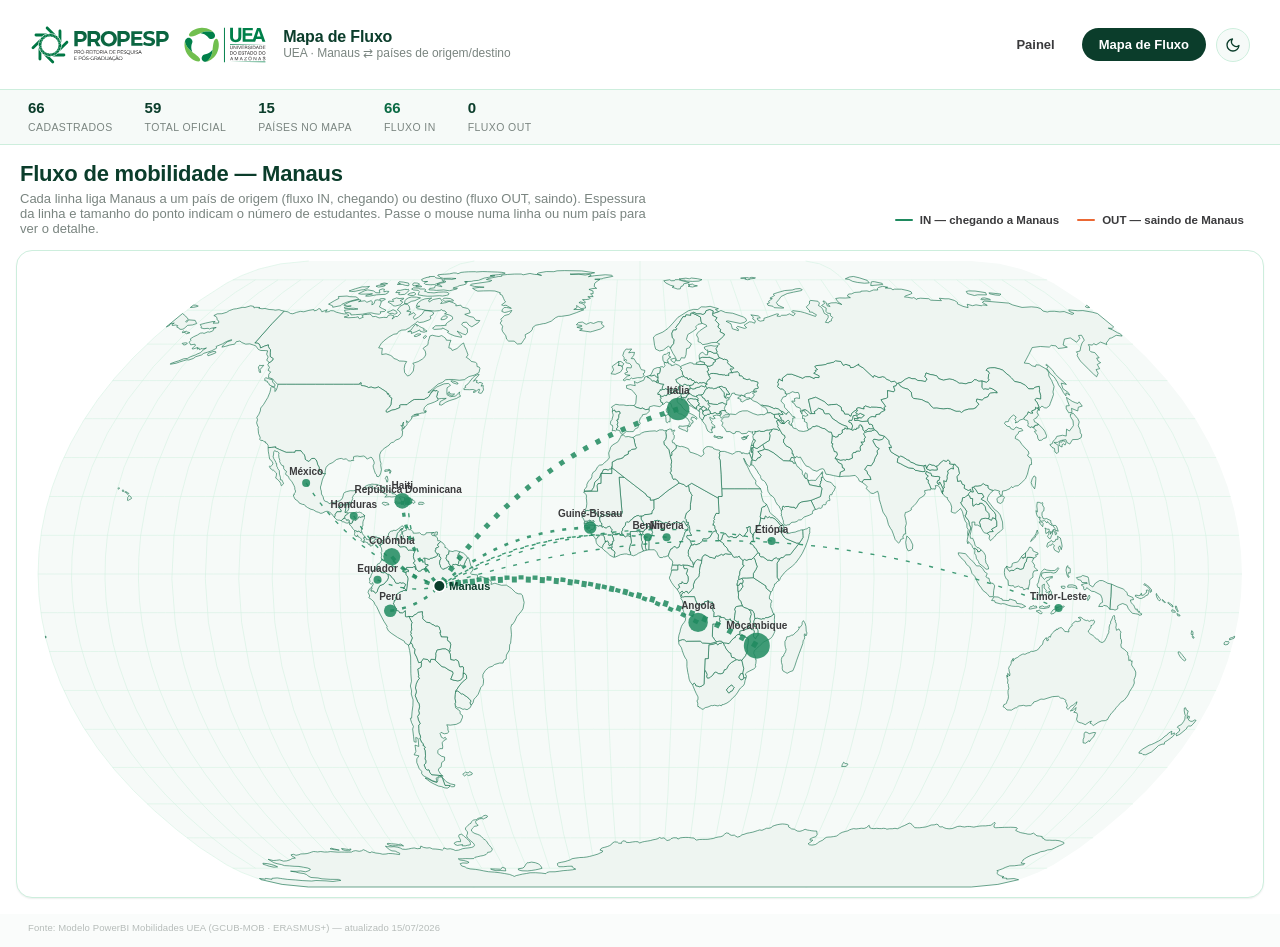
==== flowmap.html @ 2c8aaca5 "Adiciona página de mapa de fluxo; modalidade vira dropdown; ícone de ajuda vira clique - Nova página" ====
<!DOCTYPE html>
<html lang="pt-BR">
<head>
<meta charset="utf-8" />
<meta name="viewport" content="width=device-width, initial-scale=1" />
<script>(function(){var t=localStorage.getItem('mobuea-theme');if(t==='dark'||t==='light')document.documentElement.setAttribute('data-theme',t);})();</script>
<title>Mapa de Fluxo · Mobilidade UEA</title>
<link rel="stylesheet" href="css/style.css" />
</head>
<body>

<header class="topbar">
  <div class="topbar__brand">
    <img src="image/propespuea-logo.svg" alt="PROPESP UEA" class="topbar__logo" />
    <div class="topbar__title">
      <strong>Mapa de Fluxo</strong>
      <span>UEA · Manaus ⇄ países de origem/destino</span>
    </div>
  </div>

  <nav class="topbar__nav">
    <a href="index.html" class="topbar__link">Painel</a>
    <a href="flowmap.html" class="topbar__link is-active">Mapa de Fluxo</a>
    <button type="button" id="theme-toggle" class="theme-toggle" aria-label="Alternar tema">
      <svg class="icon-sun" viewBox="0 0 24 24" fill="none" stroke="currentColor" stroke-width="2" stroke-linecap="round"><circle cx="12" cy="12" r="4"/><path d="M12 2v2M12 20v2M4.93 4.93l1.41 1.41M17.66 17.66l1.41 1.41M2 12h2M20 12h2M4.93 19.07l1.41-1.41M17.66 6.34l1.41-1.41"/></svg>
      <svg class="icon-moon" viewBox="0 0 24 24" fill="none" stroke="currentColor" stroke-width="2" stroke-linecap="round" stroke-linejoin="round"><path d="M21 12.79A9 9 0 1111.21 3 7 7 0 0021 12.79z"/></svg>
    </button>
  </nav>
</header>

<div class="statbar" id="topbar-stats"></div>

<main class="flow-page">
  <div class="flow-hero">
    <div>
      <h1>Fluxo de mobilidade — Manaus</h1>
      <p>Cada linha liga Manaus a um país de origem (fluxo IN, chegando) ou destino (fluxo OUT, saindo). Espessura da linha e tamanho do ponto indicam o número de estudantes. Passe o mouse numa linha ou num país para ver o detalhe.</p>
    </div>
    <div class="flow-legend" id="flow-legend"></div>
  </div>

  <div class="panel panel--flush flow-map-wrap">
    <div id="flow-chart"></div>
  </div>
</main>

<div class="site-credit">Fonte: Modelo PowerBI Mobilidades UEA (GCUB-MOB · ERASMUS+) — atualizado 15/07/2026</div>
<div class="viz-tooltip" id="viz-tooltip"></div>

<script src="lib/d3.v7.min.js"></script>
<script src="lib/topojson-client.min.js"></script>
<script src="js/data.js"></script>
<script src="js/flowmap.js"></script>
</body>
</html>
---- css/style.css ----
/* ==========================================================================
   design-dash-uea — tokens de design (genérico, sem nada específico de
   domínio). Copie este bloco inteiro para o topo do CSS de qualquer novo
   dashboard que deva seguir a mesma identidade visual "PROPESP/UEA".

   Fonte original: DASHBOARD PROSPECÇAO/docs/css/style.css (:root e blocos
   de tema escuro). Extraído em 2026-08-28.
   ========================================================================== */

:root {
  color-scheme: light;

  /* superfícies */
  --surface-page: #ffffff;
  --surface-panel: #ffffff;
  --surface-alt: #f6faf8;
  --surface-hover: #eef8f2;

  /* tinta / texto */
  --ink-primary: #0b3d2b;      /* verde escuro — títulos, valores em destaque */
  --ink-secondary: #3a3a3c;    /* cinza escuro — corpo de texto */
  --ink-muted: #7a8580;        /* cinza médio — legendas, eixos, metadados */
  --ink-on-accent: #ffffff;

  /* bordas */
  --border-hairline: #cdeedd;  /* verde claro, fino — quase todo painel */
  --border-strong: #9fd9bb;    /* hover / estado ativo */

  /* acento interativo */
  --accent: #1f8a5f;
  --accent-strong: #0b6b45;    /* hover de botão primário, links */
  --accent-wash: rgba(31, 138, 95, 0.08);  /* fundo de item selecionado */

  /* paleta categórica (séries / linhas em gráficos) — 8 cores, a 8ª é
     sempre reservada pro bucket "outras" */
  --cat-1: #2a78d6; /* azul */
  --cat-2: #eb6834; /* laranja */
  --cat-3: #1baf7a; /* água */
  --cat-4: #eda100; /* amarelo */
  --cat-5: #e87ba4; /* magenta */
  --cat-6: #008300; /* verde */
  --cat-7: #4a3aa7; /* violeta */
  --cat-8: #e34948; /* vermelho — reservado p/ bucket "Outras" */

  /* sequencial (mapas de calor / choropleth), 7 degradês do mesmo verde */
  --chart-seq-1: #eaf7f0; --chart-seq-2: #c7ecda; --chart-seq-3: #96dab9;
  --chart-seq-4: #5fc192; --chart-seq-5: #2e9e6c; --chart-seq-6: #0f7a4d;
  --chart-seq-7: #0b5c3a;

  /* cromo neutro de mapas/gráficos (lido via JS, não entende var() em SVG) */
  --chart-map-fill: #eef5f1;
  --chart-map-border: #0b6b45; /* ALTO CONTRASTE com o fill — ver seção 8 do
                                   README-DESIGN.txt: nunca deixe fill×border
                                   quase iguais, some em projeção/datashow */
  --chart-node-neutral: #0b3d2b;

  /* geometria */
  --radius-sm: 10px;
  --radius-md: 16px;
  --radius-lg: 22px;
  --radius-pill: 999px;

  /* sombra sutil, sempre tingida da tinta primária (nunca preto puro) */
  --shadow-sm: 0 1px 2px rgba(11, 61, 43, 0.05), 0 1px 1px rgba(11, 61, 43, 0.03);
  --shadow-md: 0 8px 24px rgba(11, 61, 43, 0.08);
  --shadow-lift: 0 12px 32px rgba(11, 61, 43, 0.14); /* tooltip, painel flutuante */

  /* motion — 1 única curva de easing usada em tudo, "estilo Apple" */
  --ease: cubic-bezier(0.32, 0.72, 0, 1);
  --dur-fast: 160ms;  /* hover, toggle */
  --dur-mid: 280ms;   /* fill de barra/mapa, box-shadow */
  --dur-slow: 480ms;  /* entrada dos painéis ao carregar a página */

  --font: -apple-system, BlinkMacSystemFont, "SF Pro Display", "SF Pro Text",
    "Segoe UI", "Helvetica Neue", Arial, sans-serif;

  --topbar-h: 10vh;
  --topbar-bg: rgba(255, 255, 255, 0.9);
}

/* ---------- tema escuro: mesmos tokens, alta legibilidade ----------
   Redefinido em DOIS lugares de propósito (ver seção 9 do
   README-DESIGN.txt): 1) media query, pra seguir o SO por padrão; 2)
   atributo [data-theme="dark"], pra permitir forçar via toggle + localStorage,
   escrevendo por cima da preferência do SO. */
@media (prefers-color-scheme: dark) {
  :root:not([data-theme="light"]) {
    color-scheme: dark;
    --surface-page: #0a100c;
    --surface-panel: #101712;
    --surface-alt: #171f1a;
    --surface-hover: #1e2921;

    --ink-primary: #7fe8ab;
    --ink-secondary: #e7ebe8;
    --ink-muted: #93a196;
    --ink-on-accent: #06120a;

    --border-hairline: #24352b;
    --border-strong: #3a5a45;

    --accent: #34d399;
    --accent-strong: #6ee7b8;
    --accent-wash: rgba(52, 211, 153, 0.16);

    --cat-1: #3987e5; --cat-2: #d95926; --cat-3: #199e70; --cat-4: #c98500;
    --cat-5: #d55181; --cat-6: #14a814; --cat-7: #9085e9; --cat-8: #e66767;

    --shadow-sm: 0 1px 2px rgba(0, 0, 0, 0.5), 0 1px 1px rgba(0, 0, 0, 0.35);
    --shadow-md: 0 8px 24px rgba(0, 0, 0, 0.55);
    --shadow-lift: 0 12px 36px rgba(0, 0, 0, 0.65);

    --chart-map-fill: #1c2620;
    --chart-map-border: #6ee7b8; /* agora CLARO sobre fundo escuro */
    --chart-node-neutral: #e7ebe8;
    --chart-seq-1: #142a20; --chart-seq-2: #164028; --chart-seq-3: #185c34;
    --chart-seq-4: #1c7d40; --chart-seq-5: #26a352; --chart-seq-6: #4bc873;
    --chart-seq-7: #8de6a5;

    --topbar-bg: rgba(10, 16, 12, 0.86);
  }
}
:root[data-theme="dark"] {
  color-scheme: dark;
  --surface-page: #0a100c;
  --surface-panel: #101712;
  --surface-alt: #171f1a;
  --surface-hover: #1e2921;

  --ink-primary: #7fe8ab;
  --ink-secondary: #e7ebe8;
  --ink-muted: #93a196;
  --ink-on-accent: #06120a;

  --border-hairline: #24352b;
  --border-strong: #3a5a45;

  --accent: #34d399;
  --accent-strong: #6ee7b8;
  --accent-wash: rgba(52, 211, 153, 0.16);

  --cat-1: #3987e5; --cat-2: #d95926; --cat-3: #199e70; --cat-4: #c98500;
  --cat-5: #d55181; --cat-6: #14a814; --cat-7: #9085e9; --cat-8: #e66767;

  --shadow-sm: 0 1px 2px rgba(0, 0, 0, 0.5), 0 1px 1px rgba(0, 0, 0, 0.35);
  --shadow-md: 0 8px 24px rgba(0, 0, 0, 0.55);
  --shadow-lift: 0 12px 36px rgba(0, 0, 0, 0.65);

  --chart-map-fill: #1c2620;
  --chart-map-border: #6ee7b8;
  --chart-node-neutral: #e7ebe8;
  --chart-seq-1: #142a20; --chart-seq-2: #164028; --chart-seq-3: #185c34;
  --chart-seq-4: #1c7d40; --chart-seq-5: #26a352; --chart-seq-6: #4bc873;
  --chart-seq-7: #8de6a5;

  --topbar-bg: rgba(10, 16, 12, 0.86);
}

/* ---------- reset mínimo + tipografia base ---------- */
* { box-sizing: border-box; }

html, body {
  margin: 0;
  padding: 0;
  min-height: 100%;
  background: var(--surface-page);
  color: var(--ink-secondary);
  font-family: var(--font);
  -webkit-font-smoothing: antialiased;
}

::selection { background: var(--accent-wash); color: var(--ink-primary); }

h1, h2, h3 { color: var(--ink-primary); margin: 0; font-weight: 700; letter-spacing: -0.01em; }
.text-xs { font-size: 10.5px; }
.text-sm { font-size: 12.5px; }
.text-md { font-size: 14px; }
.text-lg { font-size: 18px; }
.text-xl { font-size: 26px; }
.muted { color: var(--ink-muted); }
.strong { color: var(--ink-primary); font-weight: 700; }

/* scrollbars finas, discretas — combina com a estética "clean" */
* { scrollbar-width: thin; scrollbar-color: var(--border-strong) transparent; }
*::-webkit-scrollbar { width: 6px; height: 6px; }
*::-webkit-scrollbar-thumb { background: var(--border-strong); border-radius: var(--radius-pill); }
*::-webkit-scrollbar-track { background: transparent; }
/* ==========================================================================
   design-dash-uea — componentes base (genéricos, reaproveitáveis em
   qualquer dashboard novo). Depende dos tokens em design-tokens.css —
   carregue esse arquivo ANTES deste.

   Não inclui: Sankey, mapa/globo D3, flowmap, página de perfil — esses são
   específicos do dashboard de prospecção original. Peça o skill para
   adaptar esses gráficos sob demanda (ver SKILL.md, seção "Gráficos D3").
   ========================================================================== */

/* ==========================================================================
   Barra superior (topbar)
   ========================================================================== */
.topbar {
  height: var(--topbar-h);
  min-height: 56px;
  display: flex;
  align-items: center;
  justify-content: space-between;
  padding: 0 28px;
  background: var(--topbar-bg);
  backdrop-filter: saturate(180%) blur(14px);
  border-bottom: 1px solid var(--border-hairline);
  position: relative;
  z-index: 20;
}

.topbar__brand { display: flex; align-items: center; gap: 14px; }
.topbar__logo { height: calc(var(--topbar-h) * 0.6); max-height: 44px; width: auto; display: block; }
.topbar__title { display: flex; flex-direction: column; line-height: 1.15; }
.topbar__title strong { color: var(--ink-primary); font-size: 16px; font-weight: 700; letter-spacing: -0.01em; }
.topbar__title span { color: var(--ink-muted); font-size: 12px; font-weight: 500; }

.topbar__nav { display: flex; align-items: center; gap: 10px; }
.topbar__link {
  font-size: 13px; font-weight: 600; color: var(--ink-secondary);
  text-decoration: none; padding: 8px 16px; border-radius: var(--radius-pill);
  border: 1px solid transparent; transition: all var(--dur-fast) var(--ease);
}
.topbar__link:hover { background: var(--surface-hover); border-color: var(--border-hairline); }
.topbar__link.is-active { background: var(--ink-primary); color: var(--ink-on-accent); }

.topbar__back {
  display: flex; align-items: center; gap: 6px;
  font-size: 13px; font-weight: 700; color: var(--ink-secondary);
  text-decoration: none; padding: 8px 14px; border-radius: var(--radius-pill);
  border: 1px solid var(--border-hairline); margin-right: 8px;
  transition: all var(--dur-fast) var(--ease);
}
.topbar__back:hover { background: var(--surface-hover); border-color: var(--border-strong); color: var(--ink-primary); }

/* segunda barra opcional, logo abaixo do topbar — cards de estatística */
.statbar {
  display: flex; align-items: center; gap: 32px;
  min-height: 40px;
  padding: 10px 28px;
  background: var(--surface-alt);
  border-bottom: 1px solid var(--border-hairline);
  position: relative; z-index: 19;
}
.topbar__stat { text-align: left; line-height: 1.1; }
.topbar__stat b { display: block; font-size: 15px; color: var(--ink-primary); font-variant-numeric: tabular-nums; }
.topbar__stat small { font-size: 10.5px; color: var(--ink-muted); text-transform: uppercase; letter-spacing: 0.04em; }

/* botão circular de tema (sol/lua) — ver theme-toggle.md pro HTML+JS */
.theme-toggle {
  display: flex; align-items: center; justify-content: center;
  width: 34px; height: 34px; flex: none; margin-right: 2px;
  border-radius: 50%; border: 1px solid var(--border-hairline);
  background: var(--surface-alt); color: var(--ink-primary);
  cursor: pointer; transition: all var(--dur-fast) var(--ease);
}
.theme-toggle:hover { background: var(--surface-hover); border-color: var(--border-strong); transform: translateY(-1px); }
.theme-toggle svg { width: 16px; height: 16px; }
.theme-toggle .icon-sun { display: none; }
.theme-toggle .icon-moon { display: block; }
:root[data-theme="dark"] .theme-toggle .icon-sun { display: block; }
:root[data-theme="dark"] .theme-toggle .icon-moon { display: none; }

.site-credit {
  padding: 8px 28px 14px; font-size: 9.5px; font-weight: 500; color: var(--ink-muted);
  opacity: 0.55; letter-spacing: 0.01em; background: var(--surface-alt);
}

/* ==========================================================================
   Layout de grid 3 colunas (página principal, "20fr 60fr 20fr" — ver
   README-DESIGN.txt seção 4 pras variações: 30fr 40fr 30fr numa página de
   perfil, 1 coluna full-bleed numa página de mapa/globo)
   ========================================================================== */
.layout {
  min-height: calc(100vh - var(--topbar-h));
  display: grid;
  grid-template-columns: 20fr 60fr 20fr;
  gap: 16px;
  padding: 16px;
  align-items: start;
}
.layout--profile { grid-template-columns: 30fr 40fr 30fr; }

.col { min-width: 0; display: flex; flex-direction: column; gap: 14px; overflow: visible; padding-right: 2px; }

@media (max-width: 980px) {
  .layout { grid-template-columns: 1fr; }
}

/* ==========================================================================
   Cartões / painéis — o átomo visual de todo o dashboard
   ========================================================================== */
.panel {
  background: var(--surface-panel);
  border: 1px solid var(--border-hairline);
  border-radius: var(--radius-md);
  box-shadow: var(--shadow-sm);
  padding: 14px 16px;
  transition: box-shadow var(--dur-mid) var(--ease), transform var(--dur-mid) var(--ease), border-color var(--dur-mid) var(--ease);
}
.panel:hover { box-shadow: var(--shadow-md); border-color: var(--border-strong); }

.panel--flush { padding: 0; overflow: hidden; }
.panel--grow { flex: 1 1 auto; min-height: 0; display: flex; flex-direction: column; }

.panel__header {
  display: flex; align-items: baseline; justify-content: space-between;
  margin-bottom: 10px;
}
.panel__title {
  font-size: 12px; font-weight: 700; color: var(--ink-primary);
  text-transform: uppercase; letter-spacing: 0.06em;
}
.panel__hint { font-size: 10.5px; color: var(--ink-muted); }
.panel__body {
  flex: 1 1 auto; min-height: 0; overflow-y: auto; overflow-x: hidden;
  display: flex; flex-direction: column;
}

.empty-hint { font-size: 12px; color: var(--ink-muted); padding: 14px 4px; text-align: center; }

/* animação de entrada em cascata — ver theme-toggle.md/SKILL.md pro padrão
   de delay escalonado por coluna/posição */
@keyframes rise-in {
  from { opacity: 0; transform: translateY(10px); }
  to { opacity: 1; transform: translateY(0); }
}
.panel, .topbar, .statbar { animation: rise-in var(--dur-slow) var(--ease) both; }

/* ==========================================================================
   Botões
   ========================================================================== */
.btn {
  font-family: var(--font); font-size: 12px; font-weight: 700; letter-spacing: 0.01em;
  color: var(--ink-on-accent); background: var(--ink-primary);
  border: none; border-radius: var(--radius-pill); padding: 9px 16px;
  cursor: pointer; transition: all var(--dur-fast) var(--ease);
}
.btn:hover { background: var(--accent-strong); transform: translateY(-1px); box-shadow: var(--shadow-md); }
.btn:active { transform: translateY(0); }
.btn--ghost { background: transparent; color: var(--ink-secondary); border: 1px solid var(--border-hairline); }
.btn--ghost:hover { background: var(--surface-hover); color: var(--ink-primary); border-color: var(--border-strong); box-shadow: none; }

/* ==========================================================================
   Filtros / formulários
   ========================================================================== */
.field { display: flex; flex-direction: column; gap: 6px; }
.field label {
  font-size: 11px; font-weight: 700; color: var(--ink-muted);
  text-transform: uppercase; letter-spacing: 0.05em;
}

select.dropdown {
  appearance: none; -webkit-appearance: none;
  width: 100%; padding: 10px 34px 10px 12px;
  font-family: var(--font); font-size: 13.5px; font-weight: 600; color: var(--ink-primary);
  background: var(--surface-alt) url('data:image/svg+xml;utf8,<svg xmlns="http://www.w3.org/2000/svg" width="10" height="6"><path d="M0 0l5 6 5-6z" fill="%230b3d2b"/></svg>') no-repeat right 14px center;
  border: 1px solid var(--border-hairline); border-radius: var(--radius-sm);
  cursor: pointer; transition: all var(--dur-fast) var(--ease);
}
select.dropdown:hover { border-color: var(--border-strong); background-color: var(--surface-hover); }
select.dropdown:focus { outline: none; border-color: var(--accent); box-shadow: 0 0 0 3px var(--accent-wash); }

.checklist { display: flex; flex-direction: column; gap: 2px; max-height: 190px; overflow-y: auto; }
.checkrow {
  display: flex; align-items: center; gap: 9px; padding: 6px 8px;
  border-radius: var(--radius-sm); cursor: pointer; user-select: none;
  transition: background var(--dur-fast) var(--ease);
}
.checkrow:hover { background: var(--surface-hover); }
.checkrow input { accent-color: var(--accent); width: 14px; height: 14px; cursor: pointer; }
.checkrow span { font-size: 12.5px; font-weight: 600; color: var(--ink-secondary); }
.checkrow small { margin-left: auto; font-size: 10.5px; color: var(--ink-muted); font-variant-numeric: tabular-nums; }

/* listas selecionáveis (clique único-mas-múltiplo, com bolinha de cor) */
.picklist { display: flex; flex-direction: column; gap: 3px; flex: 1 1 auto; min-height: 0; overflow-y: auto; }
.pickrow {
  display: flex; align-items: center; gap: 8px; padding: 7px 9px;
  border-radius: var(--radius-sm); cursor: pointer; border: 1px solid transparent;
  transition: all var(--dur-fast) var(--ease);
}
.pickrow:hover { background: var(--surface-hover); }
.pickrow.is-active { background: var(--accent-wash); border-color: var(--border-strong); }
.pickrow .dot { width: 8px; height: 8px; border-radius: 50%; flex: none; background: var(--border-strong); }
.pickrow .label { font-size: 12.5px; font-weight: 600; color: var(--ink-secondary); overflow: hidden; text-overflow: ellipsis; white-space: nowrap; }
.pickrow.is-active .label { color: var(--ink-primary); }
.pickrow .count { margin-left: auto; font-size: 10.5px; color: var(--ink-muted); font-variant-numeric: tabular-nums; }

.rank { display: flex; align-items: center; gap: 10px; padding: 7px 4px; border-radius: var(--radius-sm); transition: background var(--dur-fast) var(--ease), border-color var(--dur-fast) var(--ease); cursor: pointer; border: 1px solid transparent; }
.rank:hover { background: var(--surface-hover); }
.rank.is-active { background: var(--accent-wash); border-color: var(--border-strong); }
.rank.is-active .rank__name { color: var(--ink-primary); }
.rank__pos { width: 18px; font-size: 11px; font-weight: 800; color: var(--ink-muted); text-align: right; }
.rank__name { flex: 1; font-size: 12.5px; font-weight: 600; color: var(--ink-secondary); overflow: hidden; text-overflow: ellipsis; white-space: nowrap; }
.rank__val { font-size: 11px; font-weight: 700; color: var(--accent-strong); font-variant-numeric: tabular-nums; }

.search-box {
  display: flex; align-items: center; gap: 8px; flex: none;
  background: var(--surface-alt); border: 1px solid var(--border-hairline);
  border-radius: var(--radius-sm); padding: 8px 10px; margin-bottom: 8px;
  transition: all var(--dur-fast) var(--ease);
}
.search-box:focus-within { border-color: var(--accent); box-shadow: 0 0 0 3px var(--accent-wash); }
.search-box input { border: none; outline: none; background: transparent; font-family: var(--font); font-size: 12.5px; color: var(--ink-primary); width: 100%; }
.search-box svg { flex: none; color: var(--ink-muted); }

/* ==========================================================================
   Badges, tags, avatar, stat tiles (usados em cards de perfil/detalhe)
   ========================================================================== */
.badge-row { display: flex; flex-wrap: wrap; gap: 7px; margin-top: 12px; }
.badge {
  display: inline-flex; align-items: center; gap: 5px;
  font-size: 11px; font-weight: 700; color: var(--ink-secondary);
  background: var(--surface-alt); border: 1px solid var(--border-hairline);
  border-radius: var(--radius-pill); padding: 5px 11px;
}
.badge a { color: inherit; text-decoration: none; }
.badge--link { color: var(--accent-strong); border-color: var(--border-strong); cursor: pointer; font-family: var(--font); }
.badge--link:hover { background: var(--accent-wash); }
.badge--link.is-active { background: var(--accent-wash); border-color: var(--accent); color: var(--ink-primary); }

/* ícone "!" de ajuda — substitui texto explicativo nos cabeçalhos de painel;
   clique abre/fecha o popup (ver initHelpTooltips) */
.hint-icon {
  display: inline-flex; align-items: center; justify-content: center;
  width: 15px; height: 15px; border-radius: 50%; flex: none;
  border: 1px solid var(--border-strong); color: var(--ink-muted);
  font-size: 10px; font-weight: 800; font-style: normal; line-height: 1;
  cursor: pointer; transition: all var(--dur-fast) var(--ease);
}
.hint-icon:hover { color: var(--accent-strong); border-color: var(--accent); background: var(--accent-wash); }

.kw-tags { display: flex; flex-wrap: wrap; gap: 6px; }
.kw-tag {
  font-size: 10.5px; font-weight: 700; color: var(--accent-strong);
  background: var(--accent-wash); border-radius: var(--radius-pill); padding: 4px 10px;
}

.avatar {
  width: 64px; height: 64px; border-radius: 50%;
  display: flex; align-items: center; justify-content: center;
  font-size: 22px; font-weight: 800; color: #fff;
  flex: none;
}

.stat-row { display: flex; gap: 10px; }
.stat-tile {
  flex: 1; background: var(--surface-alt); border: 1px solid var(--border-hairline);
  border-radius: var(--radius-sm); padding: 10px 12px; text-align: center;
  transition: all var(--dur-fast) var(--ease);
}
.stat-tile b { display: block; font-size: 20px; color: var(--ink-primary); font-variant-numeric: tabular-nums; }
.stat-tile small { font-size: 10px; color: var(--ink-muted); text-transform: uppercase; letter-spacing: 0.04em; }
.stat-tile[data-key] { cursor: pointer; }
.stat-tile[data-key]:hover { background: var(--surface-hover); border-color: var(--border-strong); }
.stat-tile.is-active { background: var(--accent-wash); border-color: var(--accent); }
.stat-tile.is-active small { color: var(--accent-strong); }

/* mini-cards em linha (Fluxo & Tipo de Mobilidade) */
.mini-tiles { display: flex; gap: 8px; flex-wrap: wrap; margin-bottom: 4px; }
.mini-tiles .stat-tile { flex: 1 1 90px; padding: 8px 10px; }
.mini-tiles .stat-tile b { font-size: 17px; }
.subgroup-label {
  font-size: 10px; font-weight: 700; color: var(--ink-muted); text-transform: uppercase;
  letter-spacing: 0.05em; margin: 10px 0 6px;
}
.subgroup-label:first-child { margin-top: 0; }

/* infográfico de gênero — barra dividida + legenda */
.split-bar { display: flex; height: 14px; border-radius: var(--radius-pill); overflow: hidden; background: var(--surface-alt); margin-bottom: 10px; }
.split-bar__seg { transition: width var(--dur-mid) var(--ease), opacity var(--dur-fast) var(--ease); }
.split-legend { display: flex; flex-direction: column; gap: 2px; }
.split-legend__row {
  display: flex; align-items: center; gap: 9px; padding: 6px 8px; margin: 0 -8px;
  border-radius: var(--radius-sm); cursor: pointer; transition: background var(--dur-fast) var(--ease);
}
.split-legend__row:hover { background: var(--surface-hover); }
.split-legend__row.is-active { background: var(--accent-wash); }
.split-legend__dot { width: 10px; height: 10px; border-radius: 50%; flex: none; }
.split-legend__label { flex: 1; font-size: 12.5px; font-weight: 600; color: var(--ink-secondary); }
.split-legend__row.is-active .split-legend__label { color: var(--ink-primary); }
.split-legend__val { font-size: 11.5px; font-weight: 700; color: var(--ink-primary); font-variant-numeric: tabular-nums; }
.split-legend__pct { font-size: 10.5px; color: var(--ink-muted); font-variant-numeric: tabular-nums; min-width: 34px; text-align: right; }

.info-row { display: flex; justify-content: space-between; gap: 10px; padding: 7px 8px; margin: 0 -8px; border-bottom: 1px solid var(--border-hairline); font-size: 12.5px; border-radius: var(--radius-sm); transition: background var(--dur-fast) var(--ease); }
.info-row:last-child { border-bottom: none; }
.info-row span:first-child { color: var(--ink-muted); font-weight: 600; }
.info-row span:last-child { color: var(--ink-secondary); font-weight: 600; text-align: right; max-width: 60%; }
.info-row a { color: var(--accent-strong); text-decoration: none; }
.info-row a:hover { text-decoration: underline; }
.info-row[data-programa]:hover { background: var(--surface-hover); }
.info-row.is-active { background: var(--accent-wash); }
.info-row.is-active span:first-child { color: var(--ink-primary); }

/* ==========================================================================
   Tooltip global (usado por qualquer gráfico/elemento com dados sob o mouse)
   ========================================================================== */
.viz-tooltip {
  position: fixed; pointer-events: none; z-index: 999;
  background: var(--ink-primary); color: #fff;
  font-family: var(--font); font-size: 12px; font-weight: 500;
  padding: 8px 11px; border-radius: 10px; box-shadow: var(--shadow-lift);
  opacity: 0; transform: translate(-50%, calc(-100% - 10px)) scale(0.96);
  transition: opacity var(--dur-fast) var(--ease), transform var(--dur-fast) var(--ease);
  max-width: 240px; line-height: 1.4;
}
.viz-tooltip.is-visible { opacity: 1; transform: translate(-50%, calc(-100% - 14px)) scale(1); }
.viz-tooltip b { color: #bdf0d6; }

/* tooltip de ajuda — clique no ícone "!" (ou hover parado ~3s nos cartões
   de KPI do topo) — visual deliberadamente diferente do viz-tooltip pra
   não confundir "ajuda do card" com "dado do gráfico" */
.help-tooltip {
  position: fixed; pointer-events: none; z-index: 1000;
  max-width: 260px;
  background: var(--surface-panel); color: var(--ink-secondary);
  border: 1px solid var(--border-strong); border-left: 3px solid var(--accent);
  border-radius: var(--radius-sm); box-shadow: var(--shadow-lift);
  padding: 10px 13px;
  font-family: var(--font); font-size: 12px; font-weight: 500; line-height: 1.45;
  opacity: 0; transform: translateY(4px) scale(0.98);
  transition: opacity var(--dur-fast) var(--ease), transform var(--dur-fast) var(--ease);
}
.help-tooltip.is-visible { opacity: 1; transform: translateY(0) scale(1); }

/* painel flutuante de detalhes (ex.: ao clicar um ponto/arco num mapa) */
.floating-detail {
  position: fixed; right: 24px; bottom: 24px; width: 320px;
  background: var(--surface-panel); border: 1px solid var(--border-hairline);
  border-radius: var(--radius-lg); box-shadow: var(--shadow-lift);
  padding: 18px; z-index: 30;
  opacity: 0; transform: translateY(16px) scale(0.98); pointer-events: none;
  transition: opacity var(--dur-mid) var(--ease), transform var(--dur-mid) var(--ease);
}
.floating-detail.is-visible { opacity: 1; transform: translateY(0) scale(1); pointer-events: auto; }
.floating-detail h3 { font-size: 15px; margin-bottom: 4px; }
.floating-detail .actions { display: flex; gap: 8px; }
.floating-detail .actions .btn { flex: 1; text-align: center; }

/* skeleton de loading (dados buscados ao vivo de API externa) */
.skeleton {
  background: linear-gradient(90deg, var(--surface-alt) 25%, var(--surface-hover) 37%, var(--surface-alt) 63%);
  background-size: 400% 100%; animation: skeleton-wave 1.4s ease infinite;
  border-radius: var(--radius-sm); height: 12px; margin: 6px 0;
}
@keyframes skeleton-wave { 0% { background-position: 100% 50%; } 100% { background-position: 0 50%; } }

/* ==========================================================================
   Cromo genérico p/ gráficos D3 (mapas, barras) — classes que o JS liga a
   elementos SVG; as cores reais vêm de getComputedStyle nos tokens acima
   ========================================================================== */
.map-country { transition: fill var(--dur-mid) var(--ease); cursor: pointer; }
.map-sphere { fill: var(--surface-alt); }
.map-graticule { fill: none; stroke: var(--border-hairline); stroke-width: 0.5px; }
.map-pin { transition: r var(--dur-fast) var(--ease); cursor: pointer; }

.bar-track rect.bg { fill: var(--surface-alt); }
.bar-track rect.fg { transition: width var(--dur-mid) var(--ease); cursor: pointer; }
.bar-label { font-family: var(--font); font-size: 11px; font-weight: 600; fill: var(--ink-secondary); }
.bar-value { font-family: var(--font); font-size: 10.5px; font-weight: 700; fill: var(--ink-primary); font-variant-numeric: tabular-nums; }

/* ==========================================================================
   Específico — Dashboard Mobilidade Acadêmica UEA
   ========================================================================== */

/* KPI grande no statbar com % ou variação secundária */
.topbar__stat.is-highlight b { color: var(--accent-strong); }

/* grade de stat-tiles por nível acadêmico / situação */
.tile-grid { display: grid; grid-template-columns: repeat(3, 1fr); gap: 8px; }
.tile-grid .stat-tile b { font-size: 22px; }

/* linha de progresso (situação da participação, qualidade do dado) */
.meter-row { display: flex; flex-direction: column; gap: 4px; padding: 8px; margin: 0 -8px; border-radius: var(--radius-sm); cursor: pointer; transition: background var(--dur-fast) var(--ease); }
.meter-row:hover { background: var(--surface-hover); }
.meter-row.is-active { background: var(--accent-wash); }
.meter-row.is-active .meter-row__label span { color: var(--ink-primary); }
.meter-row__label { display: flex; justify-content: space-between; font-size: 12px; font-weight: 600; color: var(--ink-secondary); }
.meter-row__label b { color: var(--ink-primary); font-variant-numeric: tabular-nums; }
.meter-track { height: 7px; border-radius: var(--radius-pill); background: var(--surface-alt); overflow: hidden; }
.meter-track > span { display: block; height: 100%; border-radius: var(--radius-pill); background: var(--accent); transition: width var(--dur-mid) var(--ease); }

/* legenda do mapa coroplético */
.map-legend { display: flex; align-items: center; gap: 6px; margin-top: 8px; font-size: 10px; color: var(--ink-muted); }
.map-legend__swatches { display: flex; }
.map-legend__swatches span { width: 20px; height: 8px; }
.map-legend__swatches span:first-child { border-radius: 4px 0 0 4px; }
.map-legend__swatches span:last-child { border-radius: 0 4px 4px 0; }

/* aviso de privacidade — barra horizontal de largura total, no rodapé */
.footer-notice {
  display: flex; gap: 10px; align-items: center;
  background: var(--surface-alt); border-top: 1px solid var(--border-hairline);
  padding: 14px 28px; font-size: 11.5px; color: var(--ink-secondary); line-height: 1.5;
}
.footer-notice svg { flex: none; color: var(--accent-strong); }

/* barra de filtros ativos — só aparece quando há pelo menos 1 filtro */
.filters-bar {
  display: none; align-items: center; gap: 12px; flex-wrap: wrap;
  padding: 0; max-height: 0; overflow: hidden; opacity: 0;
  border-bottom: 1px solid transparent; background: var(--surface-alt);
  transition: max-height var(--dur-mid) var(--ease), opacity var(--dur-mid) var(--ease), padding var(--dur-mid) var(--ease);
}
.filters-bar.is-visible {
  display: flex; max-height: 80px; opacity: 1; padding: 10px 28px;
  border-bottom-color: var(--border-hairline);
}
.filters-bar__label { font-size: 10.5px; font-weight: 700; color: var(--ink-muted); text-transform: uppercase; letter-spacing: 0.05em; flex: none; }
.filters-bar__chips { display: flex; flex-wrap: wrap; gap: 6px; flex: 1 1 auto; }
.filter-chip {
  display: inline-flex; align-items: center; gap: 6px;
  font-family: var(--font); font-size: 11.5px; font-weight: 700; color: var(--accent-strong);
  background: var(--accent-wash); border: 1px solid var(--border-strong);
  border-radius: var(--radius-pill); padding: 5px 10px 5px 12px; cursor: pointer;
  transition: all var(--dur-fast) var(--ease);
}
.filter-chip:hover { background: var(--surface-hover); border-color: var(--ink-primary); }
.filter-chip__label { color: var(--ink-muted); font-weight: 600; }
.filter-chip svg { flex: none; opacity: 0.7; }
.filters-bar__clear { flex: none; padding: 7px 14px; }

@media (max-width: 720px) {
  .statbar { flex-wrap: wrap; gap: 16px 24px; }
  .filters-bar.is-visible { padding: 10px 16px; }
  .tile-grid { grid-template-columns: repeat(3, 1fr); }
}

/* ==========================================================================
   Página — Mapa de Fluxo (flowmap.html)
   ========================================================================== */
.flow-page { padding: 16px; display: flex; flex-direction: column; gap: 14px; }
.flow-hero { display: flex; align-items: flex-end; justify-content: space-between; gap: 20px; padding: 0 4px; flex-wrap: wrap; }
.flow-hero h1 { font-size: 22px; }
.flow-hero p { margin: 4px 0 0; font-size: 13px; color: var(--ink-muted); max-width: 640px; }
.flow-map-wrap { height: 72vh; min-height: 480px; }
#flow-chart { width: 100%; height: 100%; }

.flow-legend { display: flex; align-items: center; gap: 18px; padding: 10px 16px; flex-wrap: wrap; flex: none; }
.flow-legend__item { display: flex; align-items: center; gap: 7px; font-size: 11.5px; color: var(--ink-secondary); font-weight: 600; }
.flow-legend__swatch { width: 18px; height: 2px; border-radius: 2px; flex: none; }
.flow-legend__swatch--in { background: var(--accent); }
.flow-legend__swatch--out { background: var(--cat-2); }

.flow-line { fill: none; cursor: pointer; transition: opacity var(--dur-fast) var(--ease), stroke-width var(--dur-fast) var(--ease); }
.flow-line.is-dim { opacity: 0.12; }
.flow-line--in { stroke: var(--accent); }
.flow-line--out { stroke: var(--cat-2); }
@keyframes flow-dash { to { stroke-dashoffset: -16; } }
.flow-line__anim { animation: flow-dash 900ms linear infinite; }

.flow-dot-manaus { fill: var(--ink-primary); stroke: var(--surface-page); stroke-width: 2px; }
.flow-dot-manaus__pulse { fill: none; stroke: var(--ink-primary); stroke-width: 1.4px; opacity: 0.5; }
@keyframes flow-pulse {
  from { r: 6; opacity: 0.55; }
  to { r: 22; opacity: 0; }
}
.flow-dot-manaus__pulse { animation: flow-pulse 2.2s ease-out infinite; }
.flow-dot-country { cursor: pointer; transition: r var(--dur-fast) var(--ease); }
.flow-country-label { font-family: var(--font); font-size: 10px; font-weight: 700; fill: var(--ink-secondary); pointer-events: none; }
.flow-manaus-label { font-family: var(--font); font-size: 11px; font-weight: 800; fill: var(--ink-primary); pointer-events: none; }
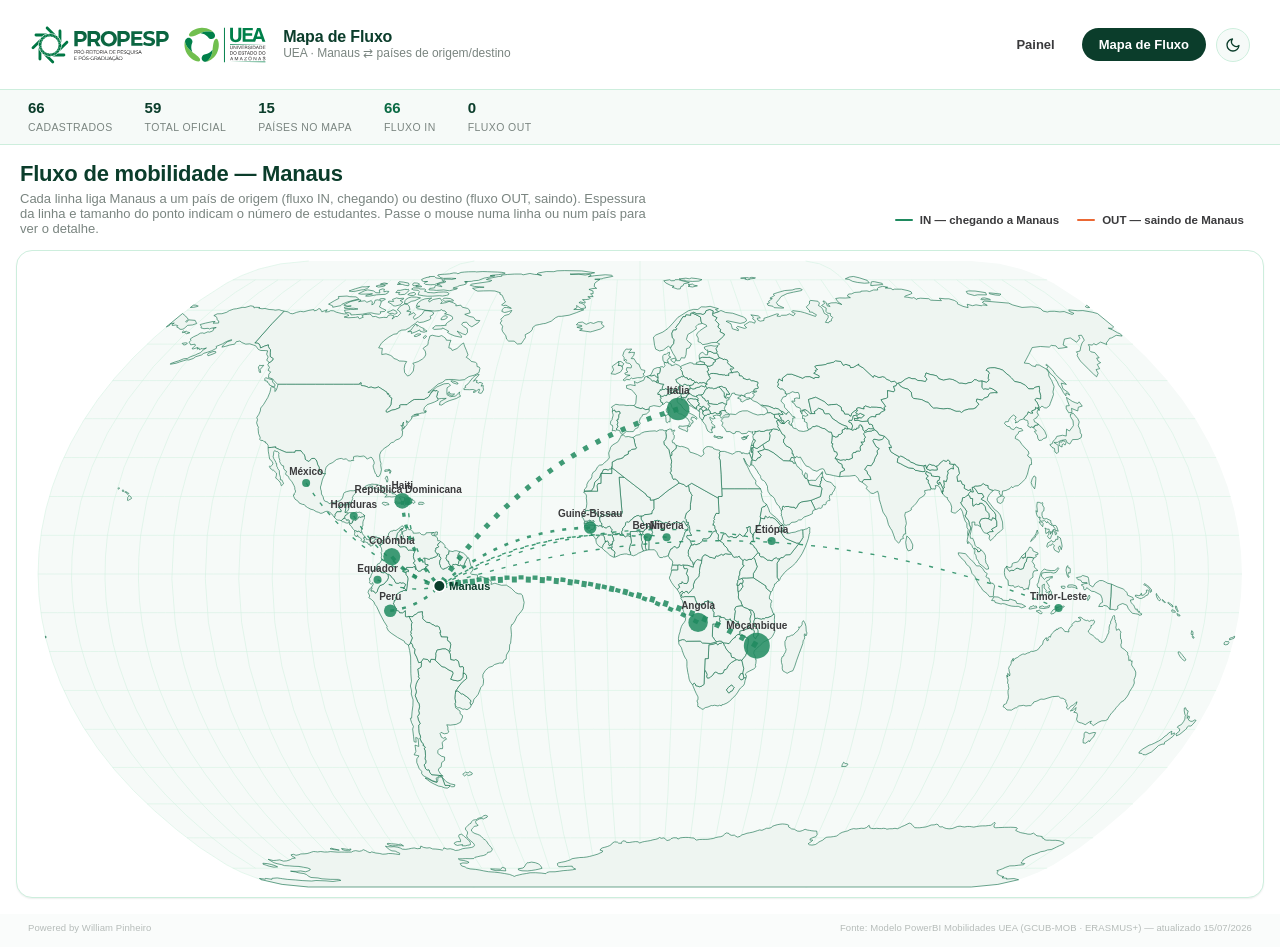
==== commit 5280fb28: "Adiciona assinatura "Powered by William Pinheiro" no rodapé .site-credit vira uma linha flex com doi" ====
--- a/flowmap.html
+++ b/flowmap.html
@@ -44,7 +44,7 @@
   </div>
 </main>
 
-<div class="site-credit">Fonte: Modelo PowerBI Mobilidades UEA (GCUB-MOB · ERASMUS+) — atualizado 15/07/2026</div>
+<div class="site-credit"><span>Powered by William Pinheiro</span><span>Fonte: Modelo PowerBI Mobilidades UEA (GCUB-MOB · ERASMUS+) — atualizado 15/07/2026</span></div>
 <div class="viz-tooltip" id="viz-tooltip"></div>
 
 <script src="lib/d3.v7.min.js"></script>
--- a/css/style.css
+++ b/css/style.css
@@ -265,6 +265,7 @@
 :root[data-theme="dark"] .theme-toggle .icon-moon { display: none; }
 
 .site-credit {
+  display: flex; align-items: baseline; justify-content: space-between; gap: 12px;
   padding: 8px 28px 14px; font-size: 9.5px; font-weight: 500; color: var(--ink-muted);
   opacity: 0.55; letter-spacing: 0.01em; background: var(--surface-alt);
 }
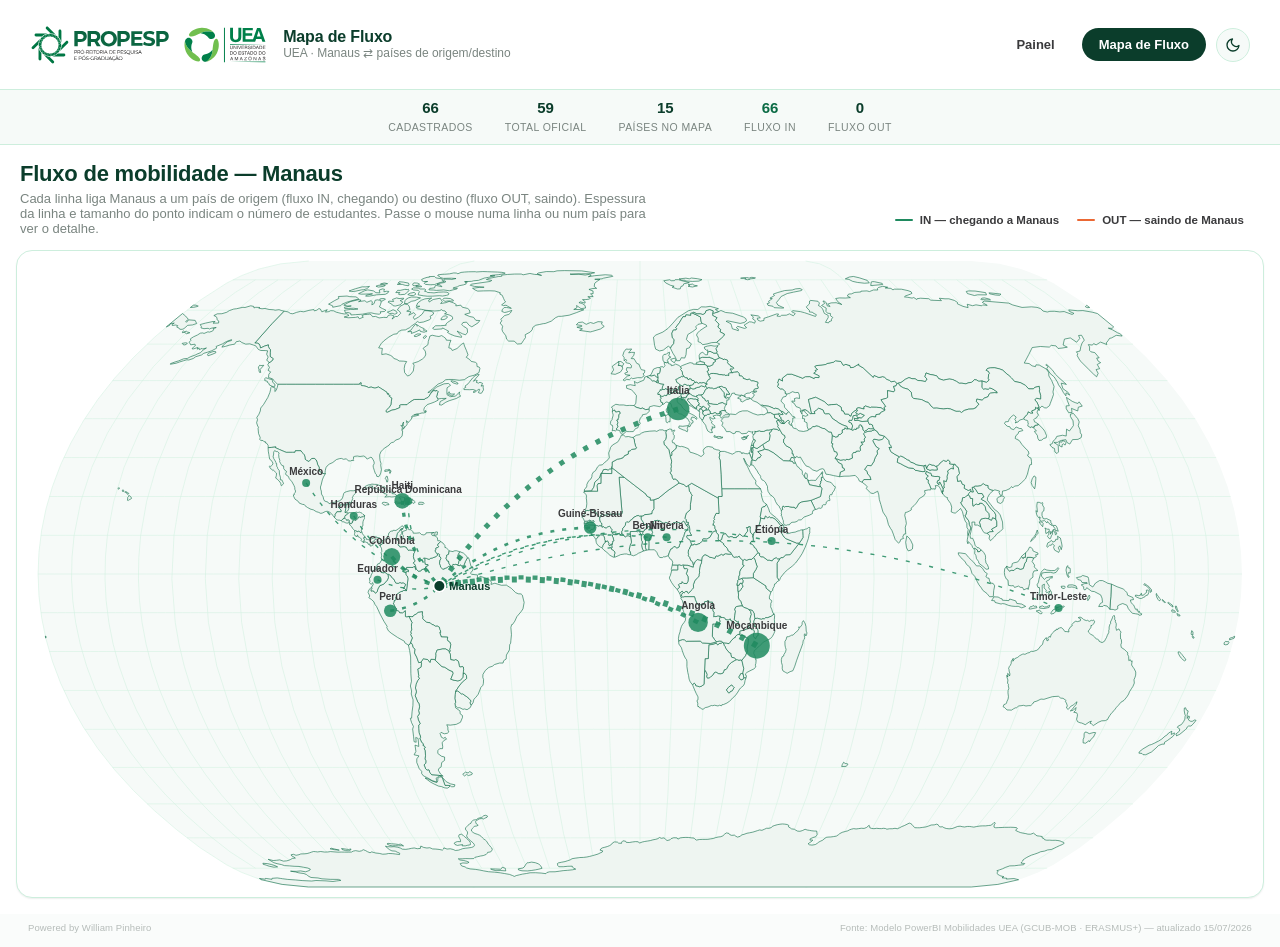
==== commit 35fd3c5b: "Barras por país, botões coloridos, relatório em HTML, sync de filtros no mapa de fluxo Ranking de pa" ====
--- a/flowmap.html
+++ b/flowmap.html
@@ -29,6 +29,7 @@
 </header>
 
 <div class="statbar" id="topbar-stats"></div>
+<div class="filters-bar" id="filters-bar"></div>
 
 <main class="flow-page">
   <div class="flow-hero">
--- a/css/style.css
+++ b/css/style.css
@@ -570,6 +570,15 @@
 /* KPI grande no statbar com % ou variação secundária */
 .topbar__stat.is-highlight b { color: var(--accent-strong); }
 
+/* cartões do statbar centralizados (valor + rótulo), barra também centralizada */
+.statbar { justify-content: center; }
+.topbar__stat { text-align: center; }
+
+/* botão "Gerar relatório" no topbar__nav */
+#report-btn { padding: 8px 16px; font-size: 12px; }
+/* .btn às vezes é usado em <a> (link estilizado como botão) — sem sublinhado */
+a.btn { text-decoration: none; display: inline-block; }
+
 /* grade de stat-tiles por nível acadêmico / situação */
 .tile-grid { display: grid; grid-template-columns: repeat(3, 1fr); gap: 8px; }
 .tile-grid .stat-tile b { font-size: 22px; }
@@ -646,6 +655,23 @@
 .flow-legend__swatch--in { background: var(--accent); }
 .flow-legend__swatch--out { background: var(--cat-2); }
 
+/* item de legenda clicável (filtro) — ex.: Mestrado/Doutorado/Graduação em Evolução por edição */
+.flow-legend__item--btn {
+  font-family: var(--font); background: none; border: 1px solid transparent; border-radius: var(--radius-pill);
+  padding: 4px 9px 4px 7px; margin: -4px -9px -4px -7px; cursor: pointer; transition: all var(--dur-fast) var(--ease);
+}
+.flow-legend__item--btn:hover { background: var(--surface-hover); }
+.flow-legend__item--btn.is-active { background: var(--accent-wash); border-color: var(--border-strong); color: var(--ink-primary); }
+
+/* botão pequeno de alternância (ex.: ocultar barras e grades) */
+.chart-toggle-btn {
+  font-family: var(--font); font-size: 10.5px; font-weight: 700; color: var(--ink-muted);
+  background: var(--surface-alt); border: 1px solid var(--border-hairline); border-radius: var(--radius-pill);
+  padding: 4px 10px; cursor: pointer; transition: all var(--dur-fast) var(--ease); white-space: nowrap;
+}
+.chart-toggle-btn:hover { color: var(--ink-primary); border-color: var(--border-strong); background: var(--surface-hover); }
+.chart-toggle-btn.is-active { background: var(--accent-wash); border-color: var(--accent); color: var(--ink-primary); }
+
 .flow-line { fill: none; cursor: pointer; transition: opacity var(--dur-fast) var(--ease), stroke-width var(--dur-fast) var(--ease); }
 .flow-line.is-dim { opacity: 0.12; }
 .flow-line--in { stroke: var(--accent); }
@@ -663,3 +689,72 @@
 .flow-dot-country { cursor: pointer; transition: r var(--dur-fast) var(--ease); }
 .flow-country-label { font-family: var(--font); font-size: 10px; font-weight: 700; fill: var(--ink-secondary); pointer-events: none; }
 .flow-manaus-label { font-family: var(--font); font-size: 11px; font-weight: 800; fill: var(--ink-primary); pointer-events: none; }
+
+/* rótulo escrito dentro de uma barra colorida (ranking de países) —
+   precisa de uma classe própria porque .bar-label já fixa --ink-secondary */
+.bar-label-onfill { font-family: var(--font); font-size: 11px; font-weight: 700; fill: var(--ink-on-accent); }
+
+/* botões coloridos do painel "Programa de mobilidade" — uma cor fixa por
+   programa, para reconhecimento rápido independente do tema */
+.mobilidade-btn {
+  display: flex; align-items: center; justify-content: space-between; gap: 10px;
+  width: 100%; border: none; border-radius: var(--radius-sm);
+  padding: 11px 14px; margin-bottom: 8px;
+  font-family: var(--font); font-size: 12.5px; font-weight: 700; color: #fff;
+  cursor: pointer; transition: all var(--dur-fast) var(--ease);
+}
+.mobilidade-btn:last-child { margin-bottom: 0; }
+.mobilidade-btn:hover { filter: brightness(1.08); transform: translateY(-1px); box-shadow: var(--shadow-sm); }
+.mobilidade-btn.is-active { outline: 2px solid var(--ink-primary); outline-offset: 2px; }
+.mobilidade-btn span:last-child { opacity: 0.85; font-variant-numeric: tabular-nums; white-space: nowrap; }
+
+.mobilidade-btn[data-programa="GCUB-MOB"] { background: #0b3d2b; }
+.mobilidade-btn[data-programa="ERASMUS+"] { background: #4169e1; }
+.mobilidade-btn[data-programa="MOVE LA AMÉRICA"] { background: #dc2626; }
+.mobilidade-btn[data-programa="PROAFRI"] { background: #eab308; color: #3a2c00; }
+
+/* ==========================================================================
+   Relatório (relatorio.html) — documento de uma coluna, pensado pra tela
+   e impressão/exportação em PDF (window.print())
+   ========================================================================== */
+.report-page { max-width: 880px; margin: 0 auto; padding: 28px 28px 80px; }
+
+.report-header { padding-bottom: 18px; margin-bottom: 20px; border-bottom: 1px solid var(--border-hairline); }
+.report-header h1 { font-size: 22px; margin-bottom: 4px; }
+.report-header .meta { font-size: 12px; color: var(--ink-muted); line-height: 1.6; }
+.report-header .meta strong { color: var(--ink-secondary); }
+
+.report-actions { display: flex; gap: 10px; margin-bottom: 24px; }
+
+.report-section { margin-bottom: 30px; }
+.report-section h2 {
+  font-size: 12px; font-weight: 700; text-transform: uppercase; letter-spacing: 0.06em;
+  color: var(--ink-primary); border-bottom: 1px solid var(--border-hairline);
+  padding-bottom: 8px; margin-bottom: 14px;
+}
+
+.report-kpis { display: grid; grid-template-columns: repeat(3, 1fr); gap: 10px; }
+@media (min-width: 640px) { .report-kpis { grid-template-columns: repeat(6, 1fr); } }
+
+.report-table { width: 100%; border-collapse: collapse; font-size: 12.5px; }
+.report-table th {
+  text-align: left; font-size: 10.5px; font-weight: 700; text-transform: uppercase; letter-spacing: 0.04em;
+  color: var(--ink-muted); padding: 7px 10px; border-bottom: 1px solid var(--border-strong);
+}
+.report-table td { padding: 7px 10px; border-bottom: 1px solid var(--border-hairline); color: var(--ink-secondary); }
+.report-table tr:last-child td { border-bottom: none; }
+.report-table td.num, .report-table th.num { text-align: right; font-variant-numeric: tabular-nums; }
+.report-table tbody tr:nth-child(odd) { background: var(--surface-alt); }
+
+@media print {
+  .report-actions, #theme-toggle, .topbar__link, .footer-notice, .site-credit { display: none !important; }
+  :root, :root[data-theme="dark"] {
+    --surface-page: #ffffff; --surface-panel: #ffffff; --surface-alt: #f6faf8; --surface-hover: #eef8f2;
+    --ink-primary: #0b3d2b; --ink-secondary: #3a3a3c; --ink-muted: #7a8580; --ink-on-accent: #ffffff;
+    --border-hairline: #cdeedd; --border-strong: #9fd9bb;
+  }
+  body { background: #fff; }
+  .panel, .topbar, .statbar { animation: none !important; box-shadow: none !important; }
+  .report-section { break-inside: avoid; }
+  .report-table tr { break-inside: avoid; }
+}
